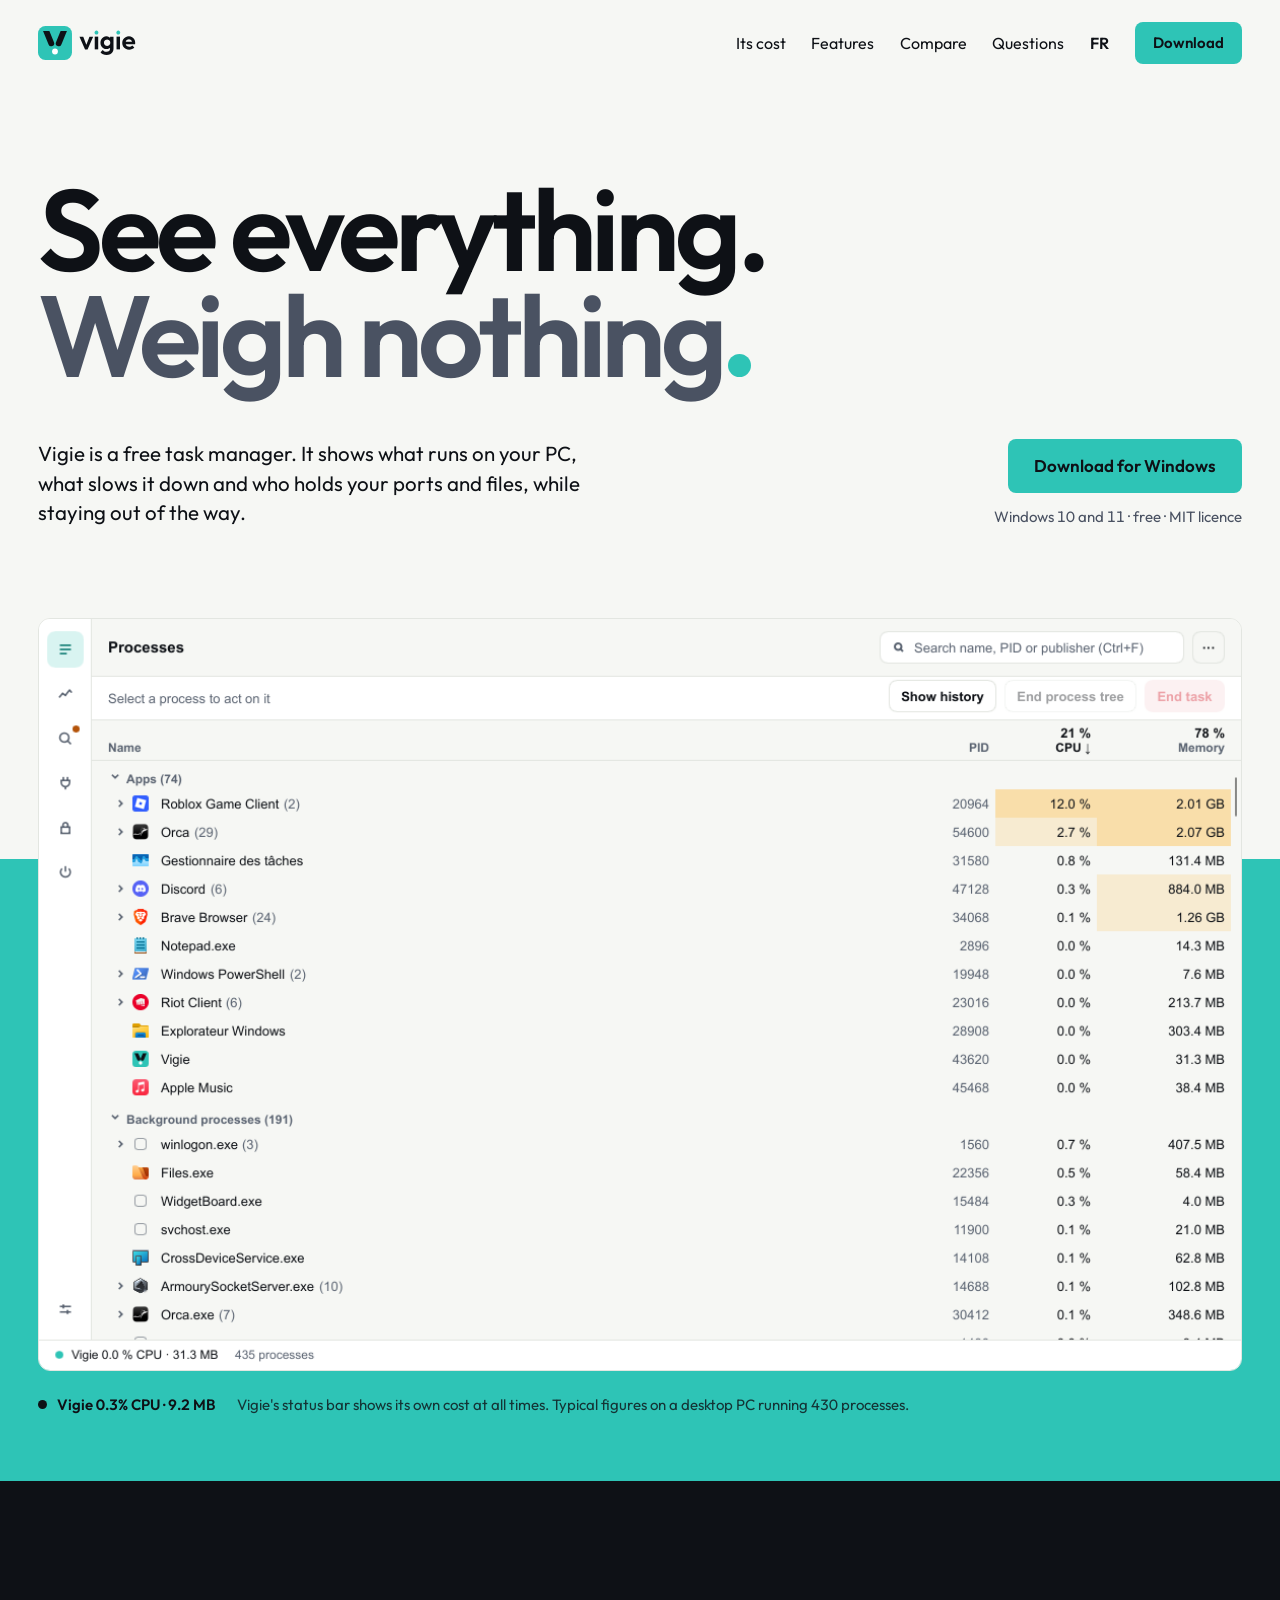
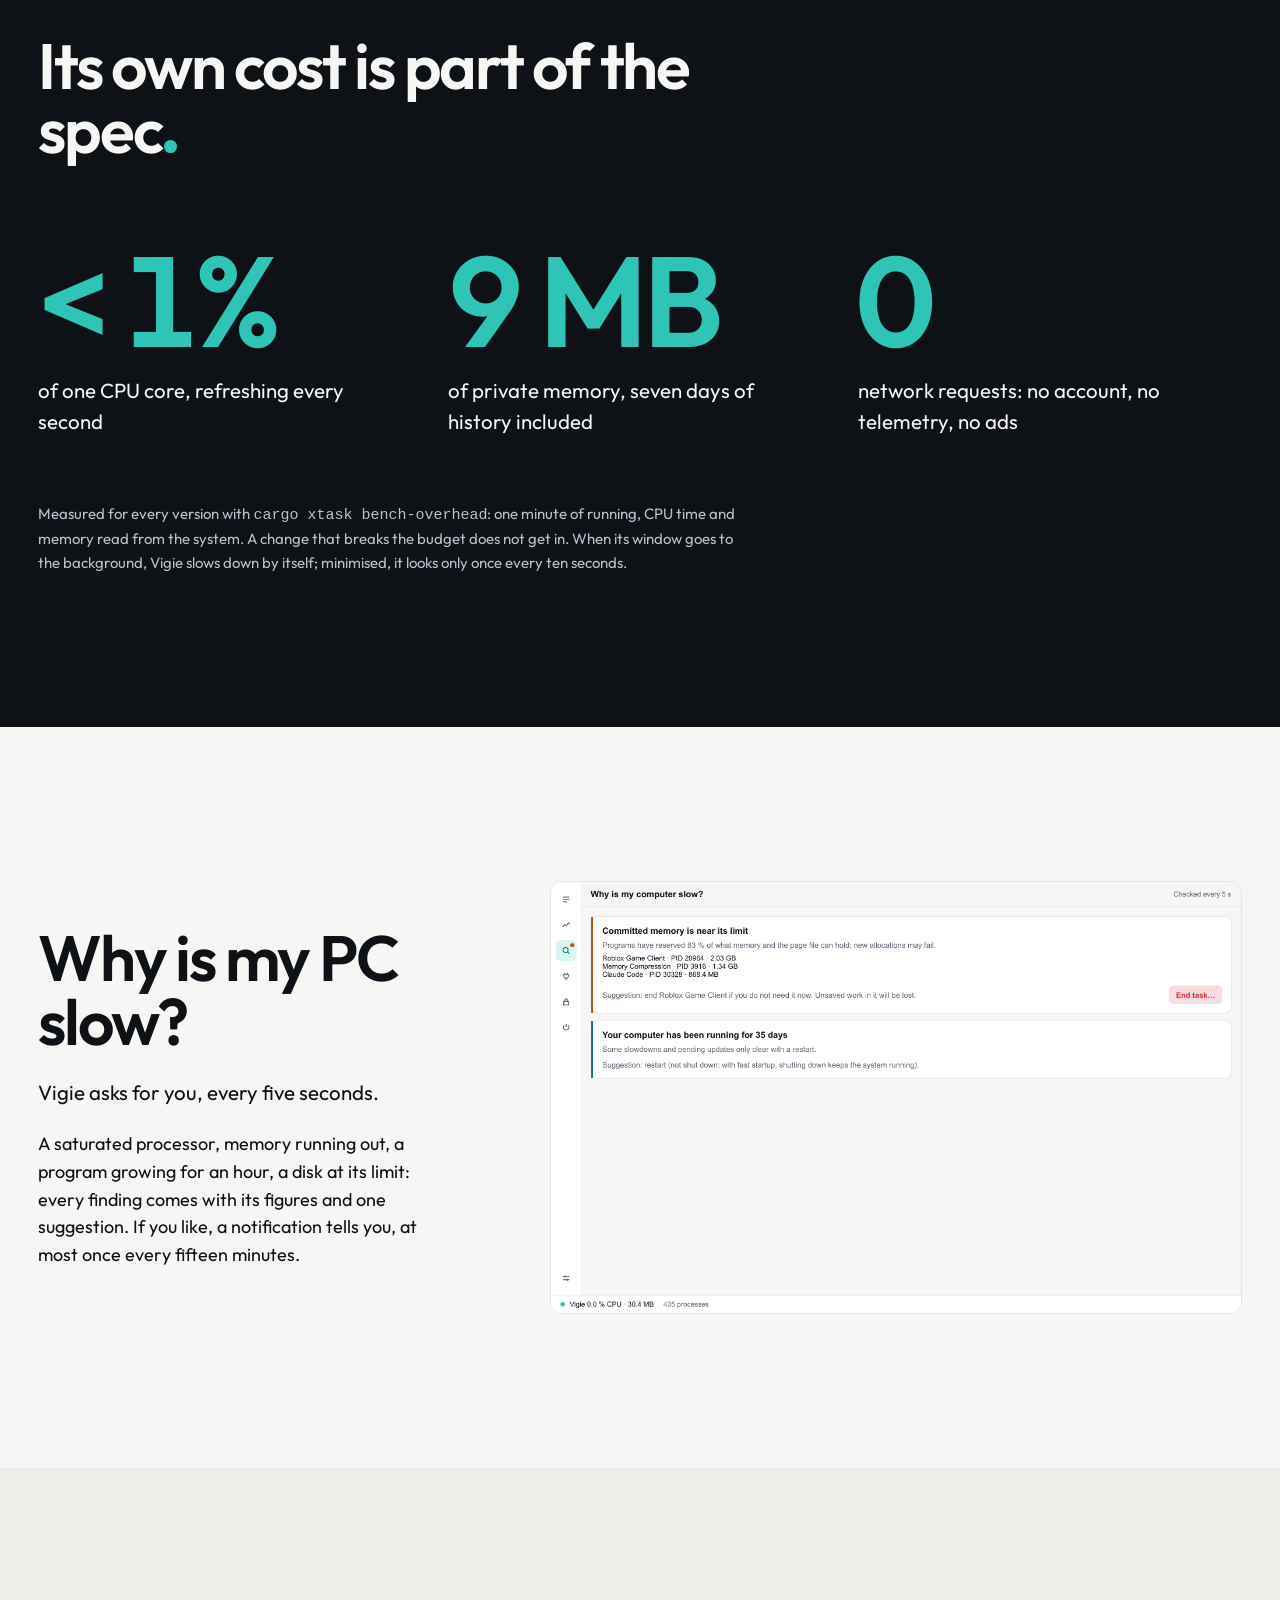
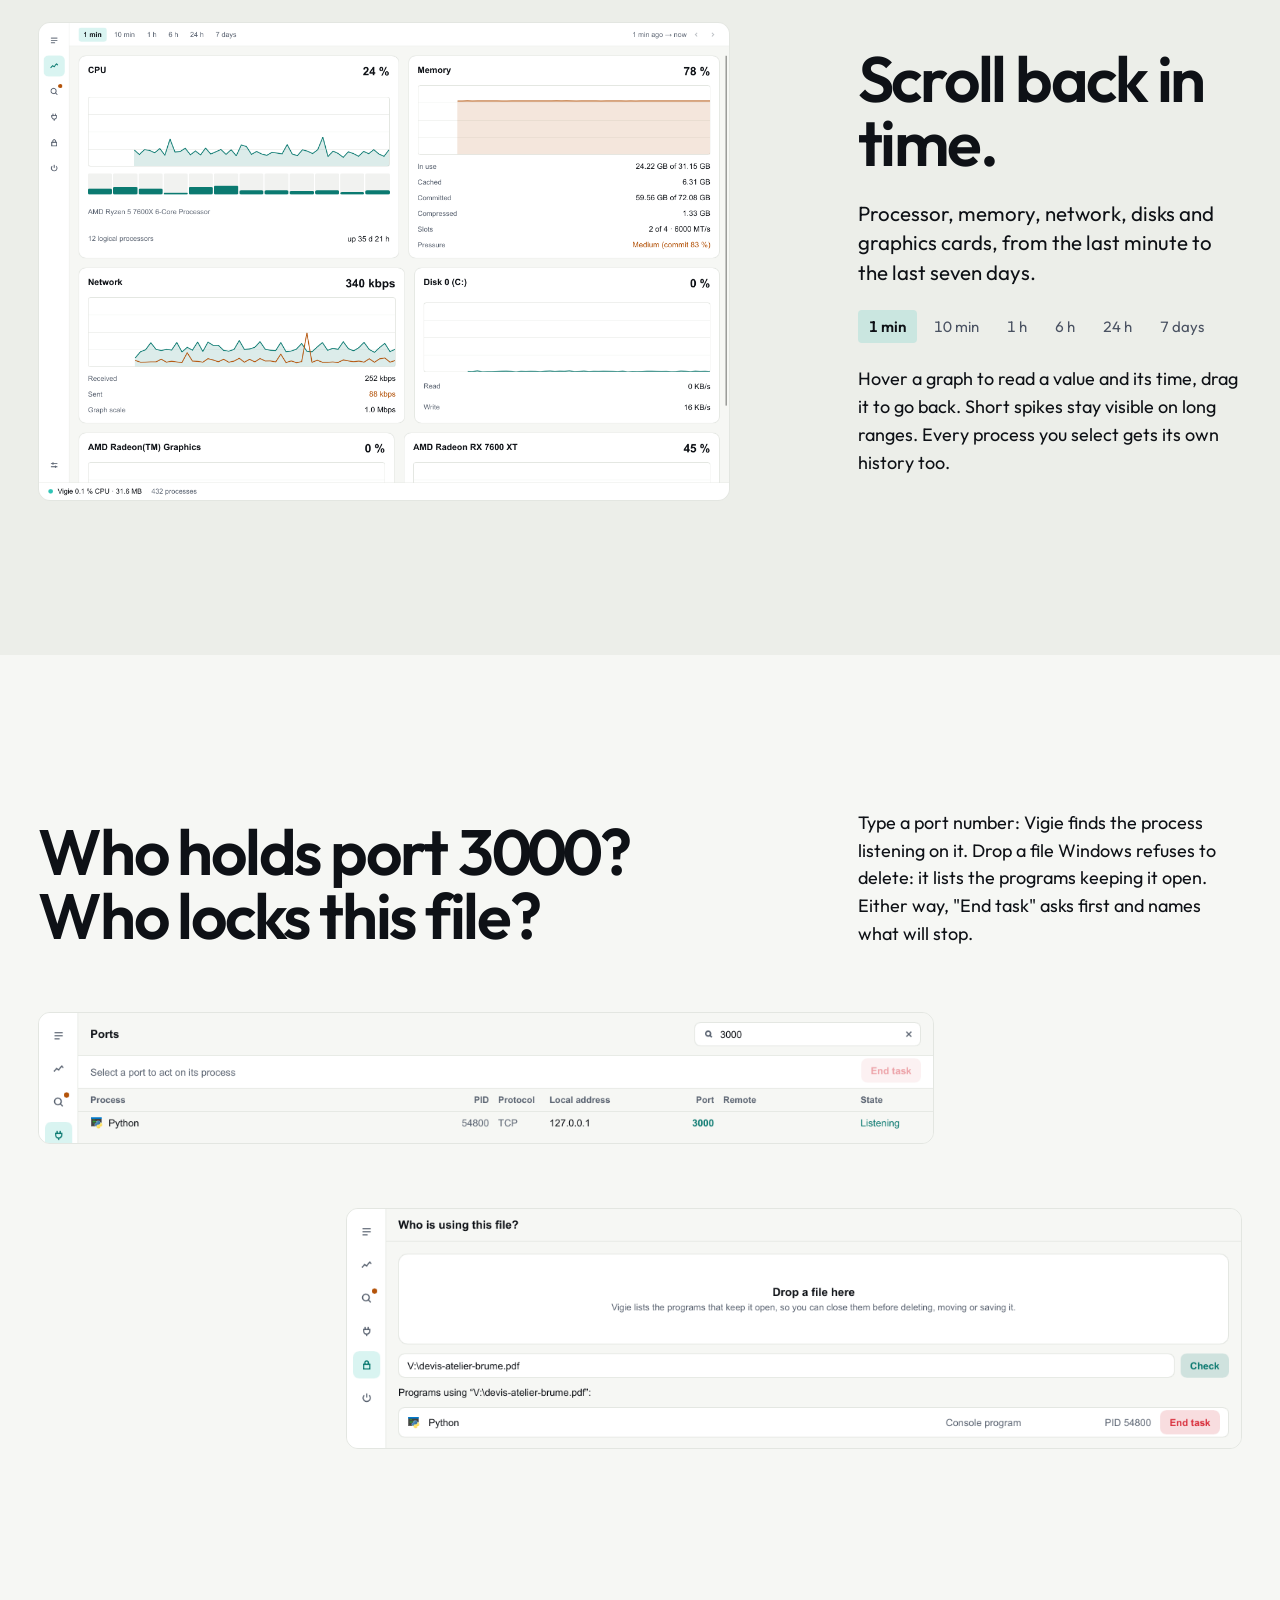
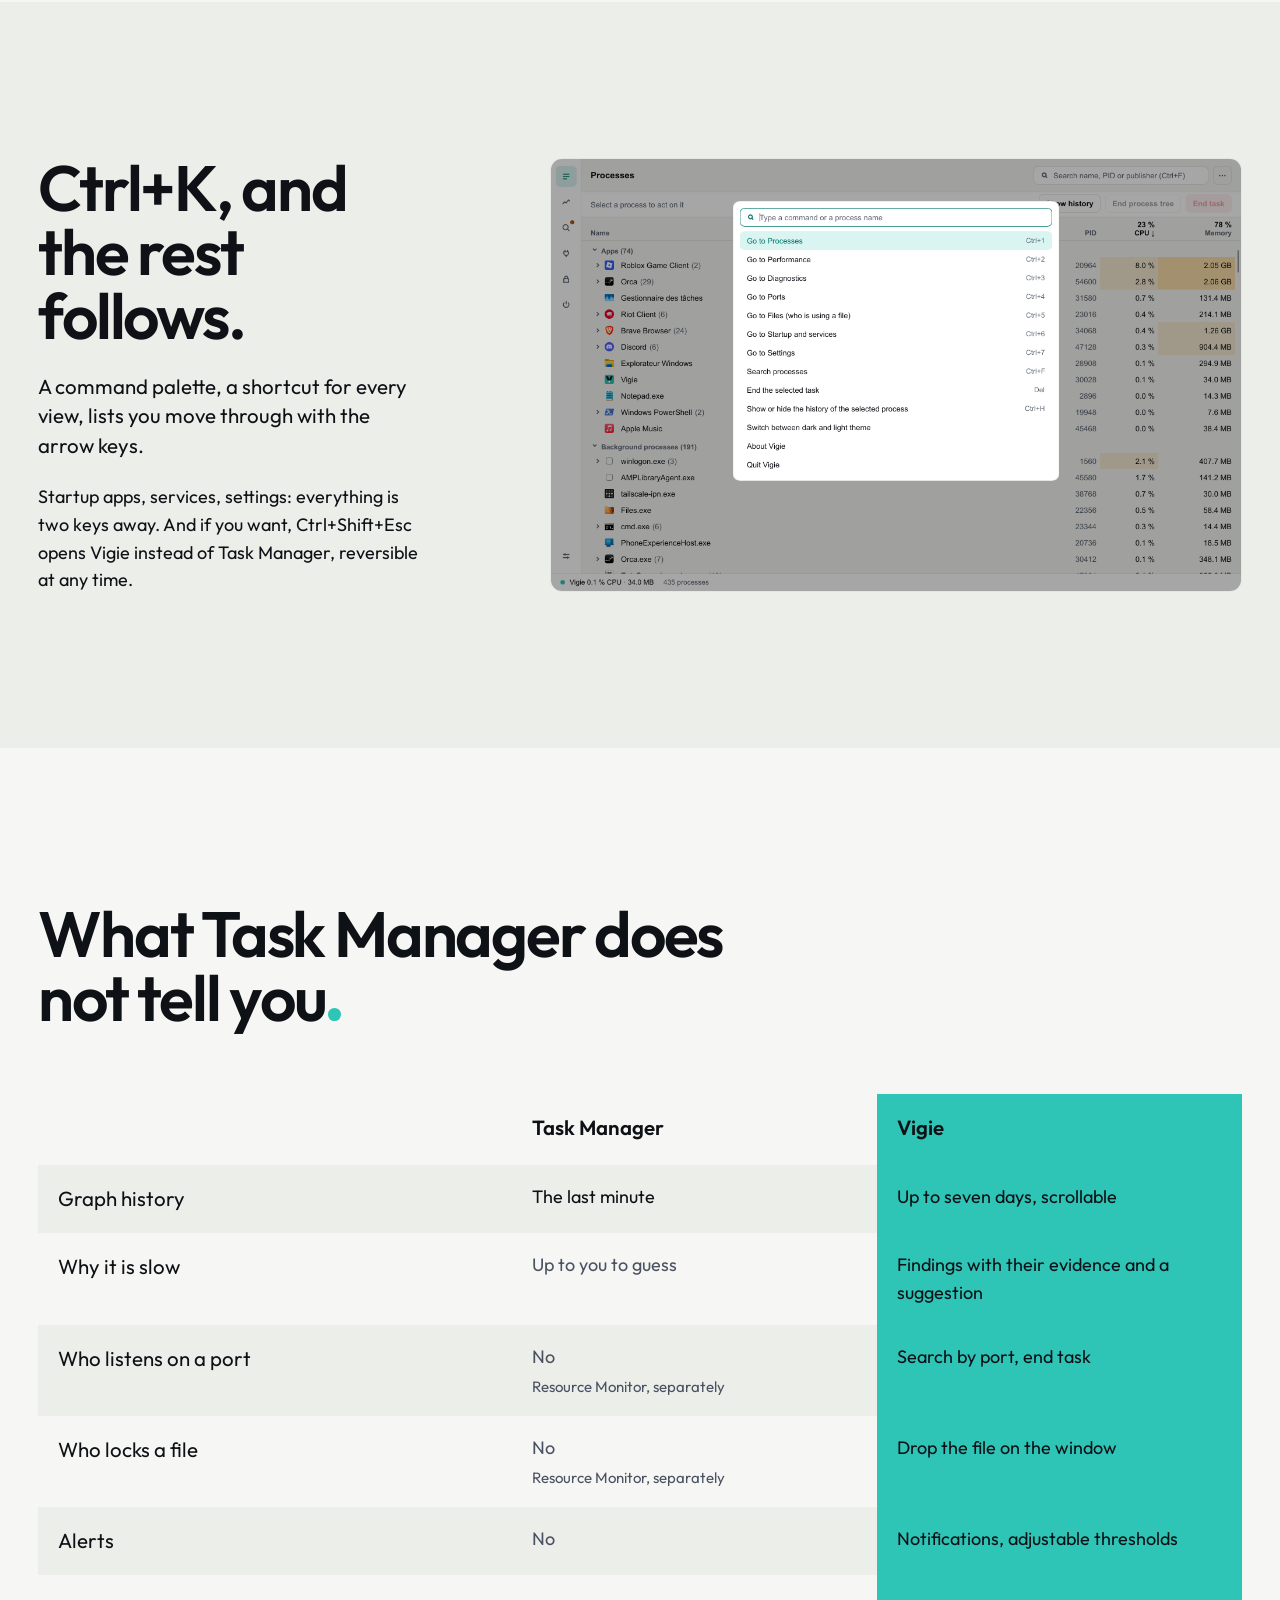
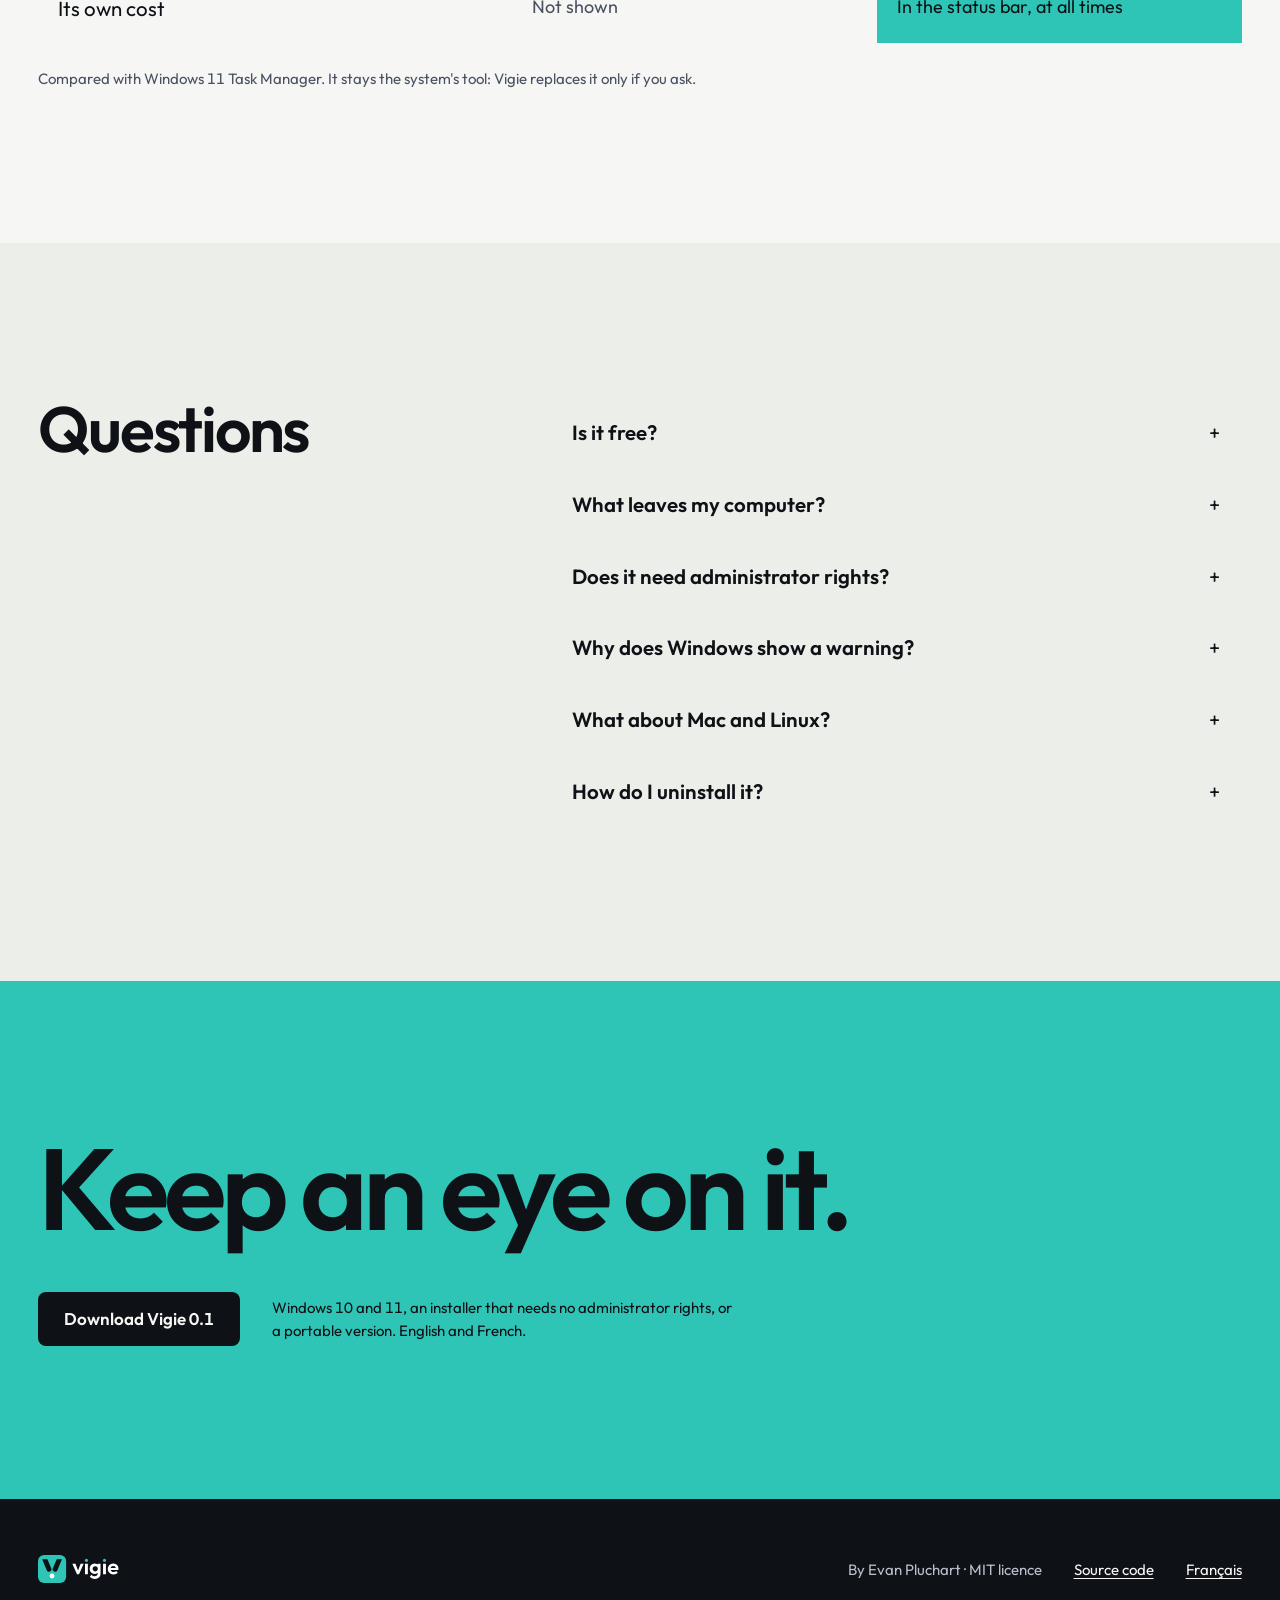
==== site/en/index.html @ bffcd3ec "feat(site): GitHub Pages landing page in French and English, in Vigie's art direction (site/DESIGN.m" ====
<!doctype html>
<html lang="en">
<head>
<meta charset="utf-8">
<meta name="viewport" content="width=device-width, initial-scale=1, viewport-fit=cover">
<title>Vigie — the task manager that weighs nothing</title>
<meta name="description" content="Vigie shows what runs on your PC, what slows it down and who holds your ports and files, for under 1% of a core and about ten megabytes. Free, no account, no telemetry.">
<meta name="author" content="Evan Pluchart">
<meta name="color-scheme" content="light">
<meta name="theme-color" content="#F6F7F4">
<link rel="canonical" href="https://evanpluchart.github.io/vigie/en/">
<link rel="alternate" hreflang="fr" href="https://evanpluchart.github.io/vigie/">
<link rel="alternate" hreflang="en" href="https://evanpluchart.github.io/vigie/en/">
<link rel="alternate" hreflang="x-default" href="https://evanpluchart.github.io/vigie/en/">
<meta property="og:type" content="website">
<meta property="og:locale" content="en_GB">
<meta property="og:title" content="Vigie — see everything, weigh nothing">
<meta property="og:description" content="The task manager that tells you what slows your PC down, for under 1% of a core.">
<meta property="og:url" content="https://evanpluchart.github.io/vigie/en/">
<meta property="og:image" content="https://evanpluchart.github.io/vigie/assets/og-en.png">
<meta property="og:image:width" content="1200">
<meta property="og:image:height" content="630">
<meta name="twitter:card" content="summary_large_image">
<link rel="icon" href="../favicon.png" type="image/png">
<link rel="icon" href="../icon.svg" type="image/svg+xml">
<link rel="apple-touch-icon" href="../apple-touch-icon.png">
<link rel="preload" href="../assets/fonts/outfit.woff2" as="font" type="font/woff2" crossorigin>
<link rel="stylesheet" href="../assets/style.css">
<script>document.documentElement.classList.add("js")</script>
</head>
<body>
<a class="skip" href="#content">Skip to content</a>

<header>
<div class="nav frame">
  <a class="nav-logo" href="./" aria-label="Vigie, home"><img src="../logo.svg" alt="Vigie" width="100" height="34"></a>
  <nav aria-label="Sections">
    <a href="#cost">Its cost</a>
    <a href="#features">Features</a>
    <a href="#compare">Compare</a>
    <a href="#questions">Questions</a>
  </nav>
  <a class="nav-lang" href="../" hreflang="fr" lang="fr" aria-label="Version française">FR</a>
  <a class="button button-small" href="#download">Download</a>
</div>
</header>

<main id="content">

  <section class="hero" aria-labelledby="title" style="padding-bottom:0">
    <div class="frame">
      <h1 id="title" class="rise">See everything.<br><span class="quiet">Weigh nothing</span><span class="eye" aria-hidden="true"></span></h1>
      <div class="hero-foot">
        <p class="hero-lead rise">Vigie is a free task manager. It shows what runs on your PC, what slows it down and who holds your ports and files, while staying out of the way.</p>
        <div class="hero-action rise">
          <a class="button" href="https://github.com/EvanPluchart/vigie/releases/latest">Download for Windows</a>
          <p class="note">Windows 10 and 11 · free · MIT licence</p>
        </div>
      </div>
    </div>
    <div class="hero-stage">
      <div class="frame">
        <figure class="hero-window">
          <img src="../assets/en/processes.png" alt="Vigie's Processes view: apps grouped with their icons, the machine's CPU and memory at the top of their columns, a command bar." width="1184" height="741">
        </figure>
        <p class="status" aria-label="Vigie's status bar">
          <span class="status-self"><span class="dot" aria-hidden="true"></span><span>Vigie <span data-cpu>0.3</span>% CPU · <span data-mem>9.2</span> MB</span></span>
          <span class="status-note">Vigie's status bar shows its own cost at all times. Typical figures on a desktop PC running 430 processes.</span>
        </p>
      </div>
    </div>
  </section>

  <section id="cost" class="field-ink" aria-labelledby="cost-title">
    <div class="frame">
      <h2 id="cost-title" class="head cost-head rise">Its own cost is part of the spec<span class="eye" aria-hidden="true"></span></h2>
      <div class="figures">
        <div class="figure rise"><strong>&lt;&nbsp;1%</strong><span>of one CPU core, refreshing every second</span></div>
        <div class="figure rise"><strong>9&nbsp;MB</strong><span>of private memory, seven days of history included</span></div>
        <div class="figure rise"><strong>0</strong><span>network requests: no account, no telemetry, no ads</span></div>
      </div>
      <p class="cost-note rise">Measured for every version with <code>cargo xtask bench-overhead</code>: one minute of running, CPU time and memory read from the system. A change that breaks the budget does not get in. When its window goes to the background, Vigie slows down by itself; minimised, it looks only once every ten seconds.</p>
    </div>
  </section>

  <section id="features" aria-labelledby="slow-title">
    <div class="frame row">
      <div class="text rise">
        <h2 id="slow-title" class="head">Why is my PC slow?</h2>
        <p class="lead">Vigie asks for you, every five seconds.</p>
        <p style="margin-top:22px">A saturated processor, memory running out, a program growing for an hour, a disk at its limit: every finding comes with its figures and one suggestion. If you like, a notification tells you, at most once every fifteen minutes.</p>
      </div>
      <figure class="shot rise">
        <img src="../assets/en/diagnostics.png" alt="The Diagnostics view: two findings, committed memory near its limit and a computer running for 35 days, each with its explanation and a suggestion." width="1184" height="741" loading="lazy">
      </figure>
    </div>
  </section>

  <section class="field-surface" aria-labelledby="time-title">
    <div class="frame row flip">
      <div class="text rise">
        <h2 id="time-title" class="head">Scroll back in time.</h2>
        <p class="lead">Processor, memory, network, disks and graphics cards, from the last minute to the last seven days.</p>
        <div class="chips" aria-hidden="true"><span class="on">1 min</span><span>10 min</span><span>1 h</span><span>6 h</span><span>24 h</span><span>7 days</span></div>
        <p style="margin-top:22px">Hover a graph to read a value and its time, drag it to go back. Short spikes stay visible on long ranges. Every process you select gets its own history too.</p>
      </div>
      <figure class="shot rise">
        <img src="../assets/en/performance.png" alt="The Performance view: processor with its cores, memory, network, disk and graphics cards, each with its graph over the last minute." width="1184" height="821" loading="lazy">
      </figure>
    </div>
  </section>

  <section aria-labelledby="dev-title">
    <div class="frame">
      <div class="pair-head">
        <h2 id="dev-title" class="head rise">Who holds port 3000? Who locks this file?</h2>
        <div class="text rise">
          <p>Type a port number: Vigie finds the process listening on it. Drop a file Windows refuses to delete: it lists the programs keeping it open. Either way, "End task" asks first and names what will stop.</p>
        </div>
      </div>
      <div class="pair">
        <figure class="shot rise">
          <img src="../assets/en/ports.png" alt="The Ports view, filtered on 3000: a Python process listens on 127.0.0.1, port 3000." width="1184" height="172" loading="lazy">
        </figure>
        <figure class="shot rise">
          <img src="../assets/en/files.png" alt="The Files view: devis-atelier-brume.pdf is held by a console program, with an End task button." width="1184" height="316" loading="lazy">
        </figure>
      </div>
    </div>
  </section>

  <section class="field-surface" aria-labelledby="keys-title">
    <div class="frame row">
      <div class="text rise">
        <h2 id="keys-title" class="head">Ctrl+K, and the rest follows.</h2>
        <p class="lead">A command palette, a shortcut for every view, lists you move through with the arrow keys.</p>
        <p style="margin-top:22px">Startup apps, services, settings: everything is two keys away. And if you want, Ctrl+Shift+Esc opens Vigie instead of Task Manager, reversible at any time.</p>
      </div>
      <figure class="shot rise">
        <img src="../assets/en/palette.png" alt="The command palette open over the process list: go to views, search, end a task, switch theme." width="1184" height="741" loading="lazy">
      </figure>
    </div>
  </section>

  <section id="compare" aria-labelledby="compare-title">
    <div class="frame">
      <h2 id="compare-title" class="head compare-head rise">What Task Manager does not tell you<span class="eye" aria-hidden="true"></span></h2>
      <div class="table rise" role="table" aria-label="Comparison with Windows Task Manager">
        <div class="th" role="columnheader"></div>
        <div class="th" role="columnheader">Task Manager</div>
        <div class="th vigie" role="columnheader">Vigie</div>

        <div class="rh odd" role="rowheader">Graph history</div>
        <div class="tm odd" data-label="Task Manager" role="cell">The last minute</div>
        <div class="vigie odd" data-label="Vigie" role="cell">Up to seven days, scrollable</div>

        <div class="rh" role="rowheader">Why it is slow</div>
        <div class="tm muted" data-label="Task Manager" role="cell">Up to you to guess</div>
        <div class="vigie" data-label="Vigie" role="cell">Findings with their evidence and a suggestion</div>

        <div class="rh odd" role="rowheader">Who listens on a port</div>
        <div class="tm odd muted" data-label="Task Manager" role="cell">No<small>Resource Monitor, separately</small></div>
        <div class="vigie odd" data-label="Vigie" role="cell">Search by port, end task</div>

        <div class="rh" role="rowheader">Who locks a file</div>
        <div class="tm muted" data-label="Task Manager" role="cell">No<small>Resource Monitor, separately</small></div>
        <div class="vigie" data-label="Vigie" role="cell">Drop the file on the window</div>

        <div class="rh odd" role="rowheader">Alerts</div>
        <div class="tm odd muted" data-label="Task Manager" role="cell">No</div>
        <div class="vigie odd" data-label="Vigie" role="cell">Notifications, adjustable thresholds</div>

        <div class="rh" role="rowheader">Its own cost</div>
        <div class="tm muted" data-label="Task Manager" role="cell">Not shown</div>
        <div class="vigie" data-label="Vigie" role="cell">In the status bar, at all times</div>
      </div>
      <p class="note rise" style="margin-top:24px">Compared with Windows 11 Task Manager. It stays the system's tool: Vigie replaces it only if you ask.</p>
    </div>
  </section>

  <section id="questions" class="field-surface" aria-labelledby="questions-title">
    <div class="frame faq">
      <h2 id="questions-title" class="head rise">Questions</h2>
      <div class="faq-list rise">
        <details>
          <summary>Is it free?</summary>
          <p>Yes, with nothing in return. Vigie is open source under the MIT licence, written in Rust.</p>
        </details>
        <details>
          <summary>What leaves my computer?</summary>
          <p>Nothing. Vigie makes no network request: no account, no telemetry, no silent update. Its settings stay in a text file on your PC.</p>
        </details>
        <details>
          <summary>Does it need administrator rights?</summary>
          <p>No. Vigie installs for your account only. Only stopping a system service and replacing Task Manager ask for an administrator confirmation, when you do them.</p>
        </details>
        <details>
          <summary>Why does Windows show a warning?</summary>
          <p>This first version is not signed yet, so Windows SmartScreen warns on the first launch: "More info", then "Run anyway".</p>
        </details>
        <details>
          <summary>What about Mac and Linux?</summary>
          <p>Vigie already builds there and shows processes. Performance, diagnostics, ports and the rest come next: everything is built on Windows first.</p>
        </details>
        <details>
          <summary>How do I uninstall it?</summary>
          <p>From Settings, Apps, like any program. If it replaced Task Manager, uninstalling gives Task Manager its place back first. Your settings stay in <code>%APPDATA%\Vigie</code>, just in case.</p>
        </details>
      </div>
    </div>
  </section>

  <section id="download" class="field-lagoon download" aria-labelledby="download-title">
    <div class="frame">
      <h2 id="download-title" class="head rise">Keep an eye on it.</h2>
      <div class="download-foot rise">
        <a class="button button-ink" href="https://github.com/EvanPluchart/vigie/releases/latest">Download Vigie 0.1</a>
        <p class="note">Windows 10 and 11, an installer that needs no administrator rights, or a portable version. English and French.</p>
      </div>
    </div>
  </section>

</main>

<footer>
  <div class="frame">
    <img src="../logo-reversed.svg" alt="Vigie" width="82" height="28">
    <span>By Evan Pluchart · MIT licence</span>
    <a href="https://github.com/EvanPluchart/vigie">Source code</a>
    <a href="../" hreflang="fr" lang="fr">Français</a>
  </div>
</footer>

<script src="../assets/main.js" defer></script>
</body>
</html>
---- site/assets/style.css ----
/* Vigie landing page. Design system: ../DESIGN.md. Brand: ../../docs/BRAND.md. */

@font-face {
  font-family: "Outfit";
  src: url("fonts/outfit.woff2") format("woff2");
  font-weight: 400 700;
  font-style: normal;
  font-display: swap;
}

:root {
  color-scheme: light;
  --paper: #F6F7F4;
  --surface: #ECEEE9;
  --line: #E3E6E1;
  --ink: #0E1116;
  --muted: #4A5262;
  --lagoon: #2EC4B6;
  --deep: #0B7A71;

  --t-display: clamp(52px, 9vw, 152px);
  --t-head: clamp(36px, 5vw, 76px);
  --t-figure: clamp(64px, 10vw, 168px);
  --t-lead: clamp(20px, 1.6vw, 25px);
  --t-body: 18px;
  --t-small: 15px;

  --margin: clamp(16px, 3vw, 40px);
  --gap: clamp(16px, 2vw, 28px);
  --section: clamp(96px, 12vw, 180px);
}

*, *::before, *::after { box-sizing: border-box; }

html { -webkit-text-size-adjust: 100%; scroll-behavior: smooth; }

body {
  margin: 0;
  background: var(--paper);
  color: var(--ink);
  font: 400 var(--t-body)/1.55 "Outfit", "Segoe UI", system-ui, sans-serif;
  font-variant-numeric: tabular-nums;
  text-rendering: optimizeLegibility;
}

img { display: block; max-width: 100%; height: auto; }
a { color: var(--deep); text-underline-offset: 0.18em; }
p { margin: 0; }

.frame { width: 100%; max-width: 1440px; margin: 0 auto; padding: 0 var(--margin); }

.skip {
  position: absolute; left: var(--margin); top: -60px; z-index: 10;
  background: var(--ink); color: var(--paper); padding: 10px 14px; border-radius: 8px;
}
.skip:focus { top: 12px; }

:focus-visible { outline: 3px solid var(--ink); outline-offset: 3px; }

/* The eye: the lagoon dot that marks where Vigie reports on itself. */
.eye {
  display: inline-block;
  width: 0.2em; height: 0.2em;
  margin-left: 0.04em;
  border-radius: 50%;
  background: var(--lagoon);
  vertical-align: baseline;
}

/* ---------- Buttons ---------- */

.button {
  display: inline-flex; align-items: center; justify-content: center;
  min-height: 54px; padding: 0 26px;
  border-radius: 8px;
  background: var(--lagoon); color: var(--ink);
  font-weight: 600; font-size: 17px; text-decoration: none;
  transition: background-color 160ms ease-out, color 160ms ease-out, transform 120ms ease-out;
}
.button:hover { background: var(--ink); color: var(--lagoon); }
.button:active { transform: scale(0.97); }
.button-small { min-height: 42px; padding: 0 18px; font-size: 15px; }
.button-ink { background: var(--ink); color: var(--paper); }
.button-ink:hover { background: var(--paper); color: var(--ink); }

/* ---------- Navigation ---------- */

.nav {
  display: flex; align-items: center; gap: clamp(14px, 2vw, 28px);
  padding-top: 22px; padding-bottom: 22px;
}
.nav-logo { margin-right: auto; display: block; }
.nav-logo img { height: 34px; width: auto; }
.nav nav { display: flex; gap: clamp(14px, 2vw, 28px); }
.nav a:not(.button) { color: var(--ink); text-decoration: none; font-size: 16px; }
.nav a:not(.button):hover { text-decoration: underline; }
.nav-lang { font-weight: 600; }

/* ---------- Hero ---------- */

.hero { padding-top: clamp(40px, 7vw, 110px); }

.hero h1 {
  margin: 0;
  font-size: var(--t-display); font-weight: 600;
  line-height: 0.92; letter-spacing: -0.045em;
}
.hero h1 .quiet { color: var(--muted); }

.hero-foot {
  display: grid; grid-template-columns: repeat(12, 1fr); gap: var(--gap);
  margin-top: clamp(28px, 4vw, 56px); align-items: end;
}
.hero-lead { grid-column: 1 / span 6; font-size: var(--t-lead); line-height: 1.45; max-width: 34em; }
.hero-action { grid-column: 8 / span 5; justify-self: end; text-align: right; }
.hero-action .note { margin-top: 12px; }

.note { color: var(--muted); font-size: var(--t-small); }

.hero-stage { margin-top: clamp(48px, 7vw, 104px); position: relative; }
.hero-stage::before {
  /* The lagoon band: the brand's tile colour behind the lower part of the window. */
  content: ""; position: absolute; left: 0; right: 0; top: 28%; bottom: 0;
  background: var(--lagoon);
}
.hero-window { position: relative; margin: 0; }
.hero-window img { border-radius: 12px; border: 1px solid var(--line); width: 100%; }

/* The app's status bar, redrawn: what Vigie costs, live. */
.status {
  position: relative;
  display: flex; flex-wrap: wrap; align-items: center; gap: 10px 22px;
  padding: 22px 0 clamp(36px, 5vw, 64px);
  font-size: var(--t-small); color: var(--ink);
}
.status-self { display: inline-flex; align-items: center; gap: 10px; font-weight: 600; }
.status-self .dot { width: 9px; height: 9px; border-radius: 50%; background: var(--ink); }
.status-note { color: var(--ink); opacity: 0.8; }

/* ---------- Sections ---------- */

section { padding: var(--section) 0; }
.field-ink { background: var(--ink); color: var(--paper); }
.field-surface { background: var(--surface); }
.field-lagoon { background: var(--lagoon); color: var(--ink); }

.head {
  margin: 0; max-width: 16ch;
  font-size: var(--t-head); font-weight: 600;
  line-height: 1.0; letter-spacing: -0.035em;
}
.lead { font-size: var(--t-lead); line-height: 1.45; margin-top: 22px; max-width: 32em; }
.text p + p { margin-top: 16px; }
.text p { max-width: 58ch; }

/* Cost figures on Ink: lagoon is legible here (8.7:1). */
.cost-head { color: var(--paper); max-width: 18ch; }
.figures {
  display: grid; grid-template-columns: repeat(3, 1fr); gap: var(--gap);
  margin-top: clamp(48px, 6vw, 88px);
}
.figure strong {
  display: block; color: var(--lagoon);
  font-size: var(--t-figure); font-weight: 600; line-height: 0.95; letter-spacing: -0.04em;
}
.figure span { display: block; margin-top: 14px; font-size: var(--t-lead); max-width: 16em; }
.cost-note { margin-top: clamp(40px, 5vw, 64px); color: #B9C0CC; font-size: var(--t-small); max-width: 70ch; }
.cost-note a { color: var(--lagoon); }

/* Feature rows: text and image, alternating sides. */
.row {
  display: grid; grid-template-columns: repeat(12, 1fr); gap: var(--gap); align-items: center;
}
.row .text { grid-column: 1 / span 4; }
.row .shot { grid-column: 6 / span 7; }
.row.flip .text { grid-column: 9 / span 4; order: 2; }
.row.flip .shot { grid-column: 1 / span 7; order: 1; }
.text .head { margin-bottom: 24px; }

.shot { margin: 0; }
.shot img { border-radius: 12px; border: 1px solid var(--line); width: 100%; }
.shot figcaption { margin-top: 12px; color: var(--muted); font-size: var(--t-small); }

.pair {
  display: grid; grid-template-columns: repeat(12, 1fr); gap: var(--gap);
  margin-top: clamp(40px, 5vw, 72px); align-items: start;
}
/* Two close-ups, offset one under the other. */
.pair .shot:first-child { grid-column: 1 / span 9; }
.pair .shot:last-child { grid-column: 4 / span 9; margin-top: clamp(24px, 3vw, 48px); }
.pair-head { display: grid; grid-template-columns: repeat(12, 1fr); gap: var(--gap); align-items: end; }
.pair-head .head { grid-column: 1 / span 7; max-width: 20ch; }
.pair-head .text { grid-column: 9 / span 4; }

/* The app's range bar, redrawn as text. */
.chips { display: flex; flex-wrap: wrap; gap: 6px; margin-top: 22px; }
.chips span {
  padding: 5px 11px; border-radius: 4px; font-size: var(--t-small); color: var(--muted);
}
.chips span.on { background: rgba(46, 196, 182, 0.18); color: var(--ink); font-weight: 600; }

/* ---------- Comparison ---------- */

.compare-head { max-width: 18ch; }
.table {
  margin-top: clamp(40px, 5vw, 72px);
  display: grid; grid-template-columns: 1.3fr 1fr 1fr;
}
.table > div { padding: 18px 20px; }
.table .th { font-weight: 600; font-size: var(--t-lead); padding-bottom: 22px; }
.table .rh { font-size: var(--t-lead); }
.table .vigie { background: var(--lagoon); color: var(--ink); }
.table .odd:not(.vigie) { background: var(--surface); }
.table .muted { color: var(--muted); }
.table small { display: block; color: var(--muted); font-size: var(--t-small); margin-top: 4px; }
.table .vigie small { color: var(--ink); opacity: 0.8; }

/* ---------- Questions ---------- */

.faq { display: grid; grid-template-columns: repeat(12, 1fr); gap: var(--gap); }
.faq .head { grid-column: 1 / span 4; }
.faq-list { grid-column: 6 / span 7; }
details { border-radius: 12px; padding: 20px 22px; }
details[open] { background: var(--surface); }
summary { cursor: pointer; font-size: var(--t-lead); font-weight: 600; list-style: none; }
summary::-webkit-details-marker { display: none; }
summary::after { content: "+"; float: right; font-weight: 400; }
details[open] summary::after { content: "–"; }
details p { margin-top: 12px; max-width: 58ch; }

/* ---------- Download ---------- */

.download { text-align: left; }
.download .head { max-width: 14ch; font-size: var(--t-display); line-height: 0.92; letter-spacing: -0.045em; }
.download-foot { margin-top: clamp(32px, 4vw, 56px); display: flex; flex-wrap: wrap; gap: 18px 32px; align-items: center; }
.download-foot .note { color: var(--ink); max-width: 46ch; }

/* ---------- Footer ---------- */

footer { background: var(--ink); color: #B9C0CC; padding: 56px 0 64px; font-size: var(--t-small); }
footer .frame { display: flex; flex-wrap: wrap; gap: 14px 32px; align-items: center; }
footer img { height: 28px; width: auto; margin-right: auto; }
footer a { color: var(--paper); }

/* ---------- Motion ---------- */

.js .rise { opacity: 0; transform: translateY(20px); transition: opacity 700ms ease-out, transform 700ms cubic-bezier(0.2, 0.7, 0.2, 1); }
.js .rise.seen { opacity: 1; transform: none; }
.js .hero-window { transform: translateY(40px); opacity: 0; transition: transform 1100ms cubic-bezier(0.2, 0.7, 0.2, 1), opacity 900ms ease-out; }
.js .hero-window.seen { transform: none; opacity: 1; }
.hero h1 .eye { animation: blink 3.2s ease-in-out 1.2s 1 both; }
@keyframes blink {
  0%, 100% { transform: scaleY(1); }
  48% { transform: scaleY(1); }
  52% { transform: scaleY(0.1); }
  56% { transform: scaleY(1); }
}

@media (prefers-reduced-motion: reduce) {
  html { scroll-behavior: auto; }
  .js .rise, .js .hero-window { opacity: 1; transform: none; transition: none; }
  .hero h1 .eye { animation: none; }
}

/* ---------- Responsive ---------- */

@media (max-width: 900px) {
  .nav nav { display: none; }
  .hero-lead, .hero-action { grid-column: 1 / -1; justify-self: start; text-align: left; }
  .row .text, .row .shot, .row.flip .text, .row.flip .shot { grid-column: 1 / -1; order: 0; }
  .row .text { margin-bottom: 32px; }
  .pair-head .head, .pair-head .text, .pair .shot:first-child, .pair .shot:last-child { grid-column: 1 / -1; margin-top: 0; }
  .pair-head .text { margin-top: 20px; }
  .figures { grid-template-columns: 1fr; }
  .faq .head, .faq-list { grid-column: 1 / -1; }
}

@media (max-width: 600px) {
  .hero-stage::before { top: 40%; }
  .table { grid-template-columns: 1fr; }
  .table .th { display: none; }
  .table .rh { padding-bottom: 6px; font-weight: 600; background: none !important; }
  .table > div:not(.rh):not(.th) { padding-top: 10px; padding-bottom: 10px; }
  .table .tm::before { content: attr(data-label) " : "; color: var(--muted); }
  .table .vigie::before { content: attr(data-label) " : "; font-weight: 600; }
  .table .odd:not(.vigie) { background: none; }
}
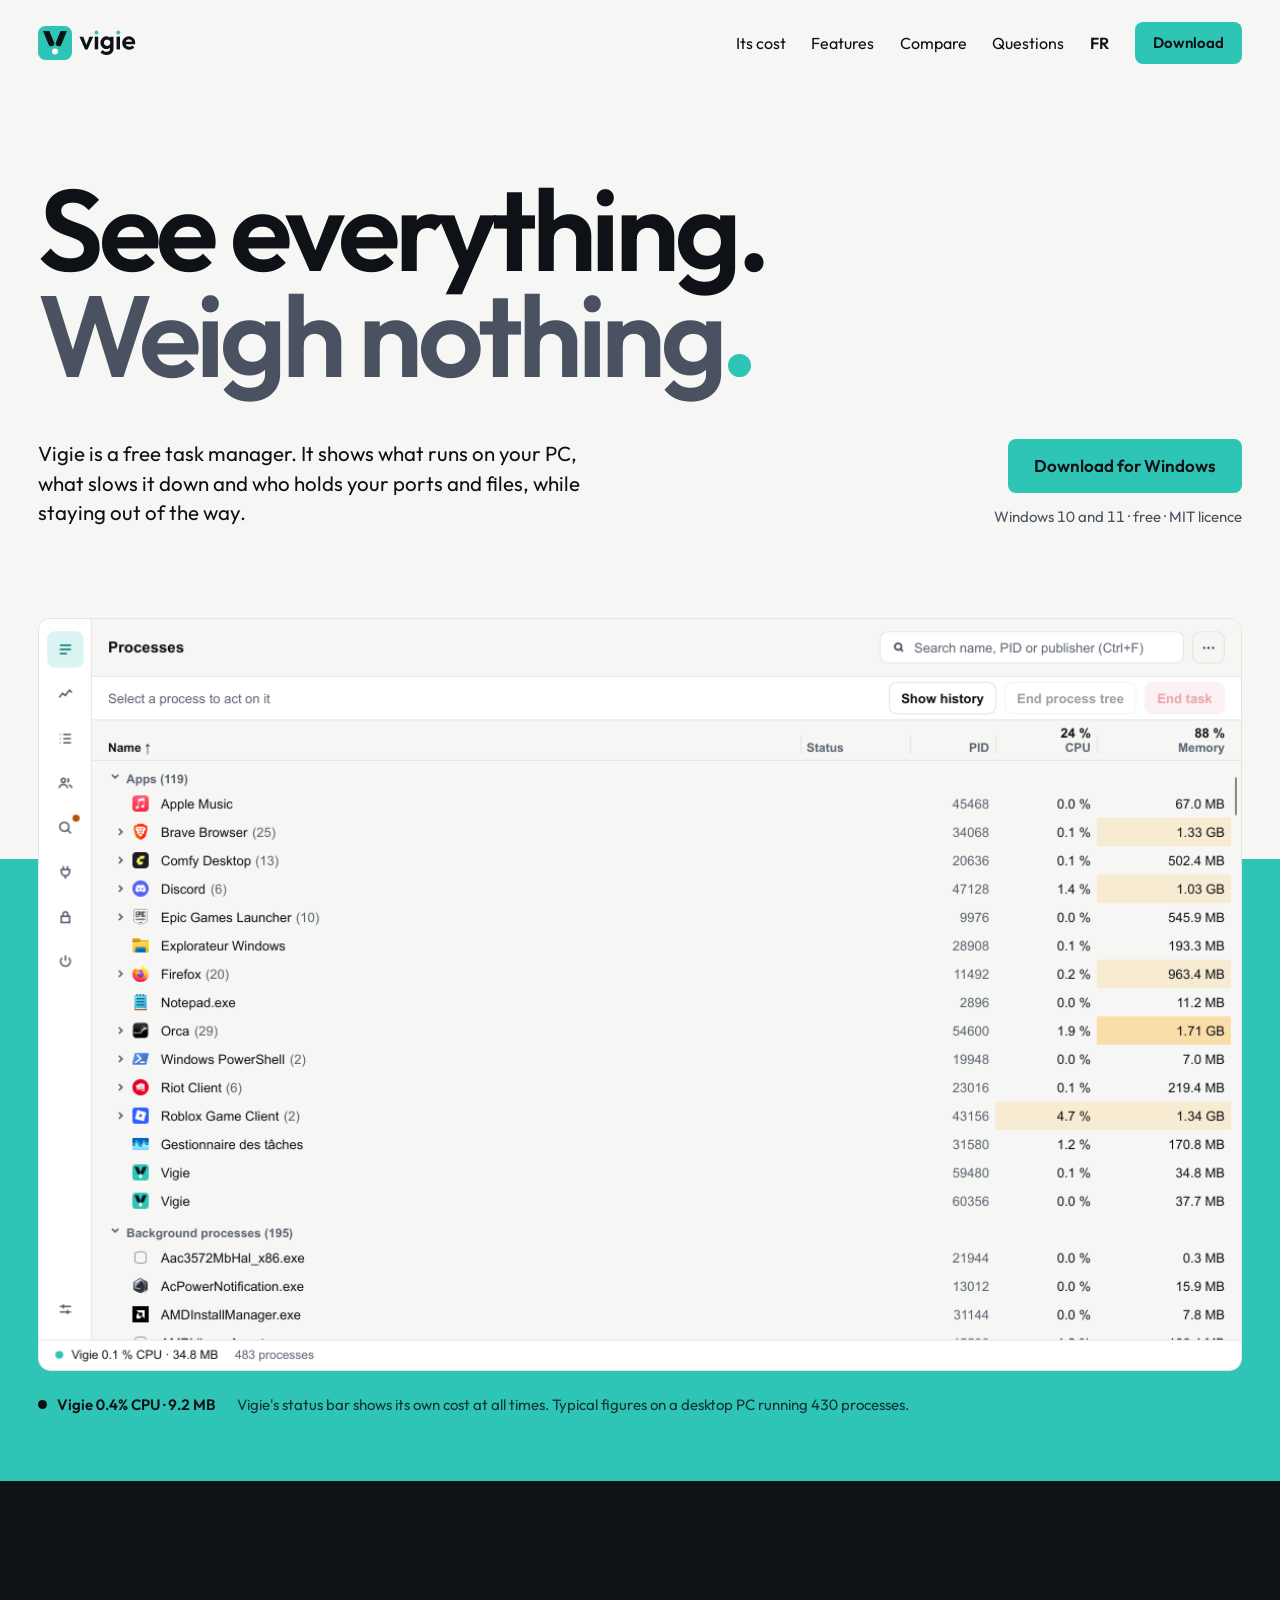
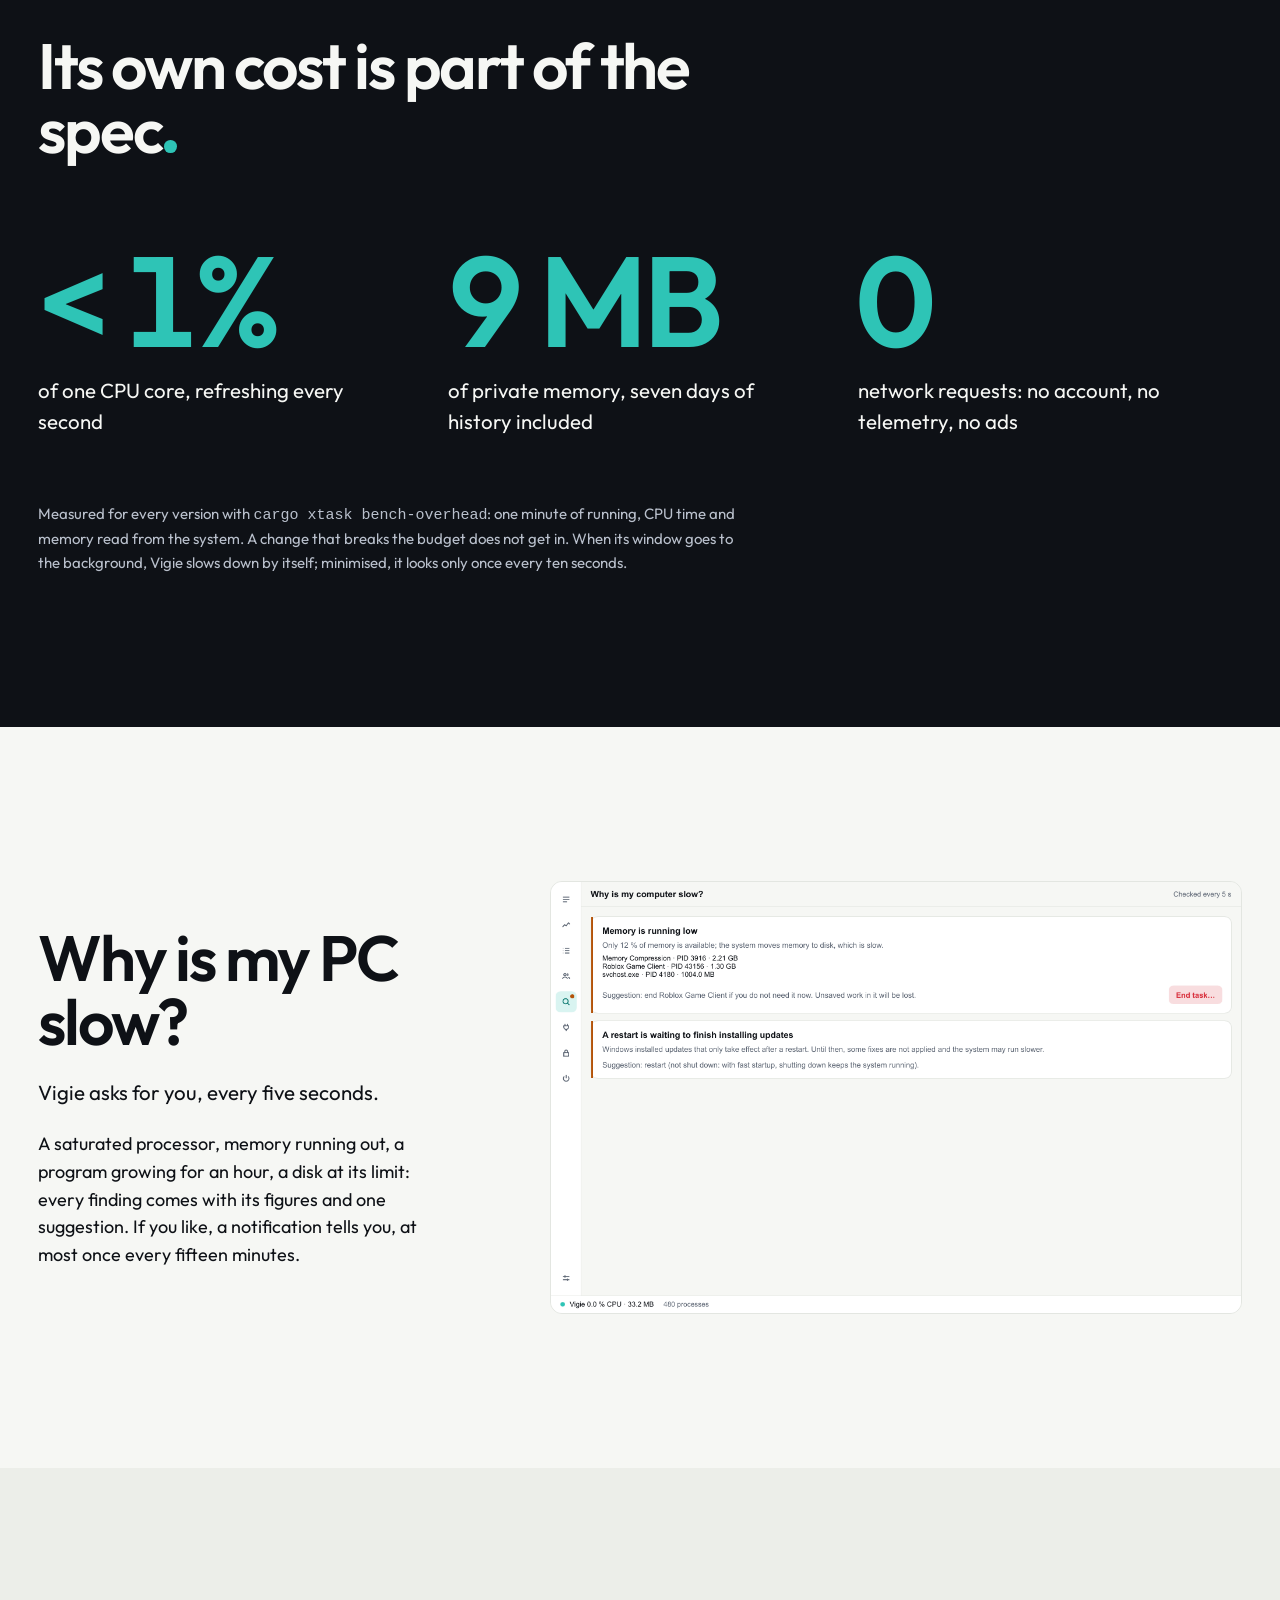
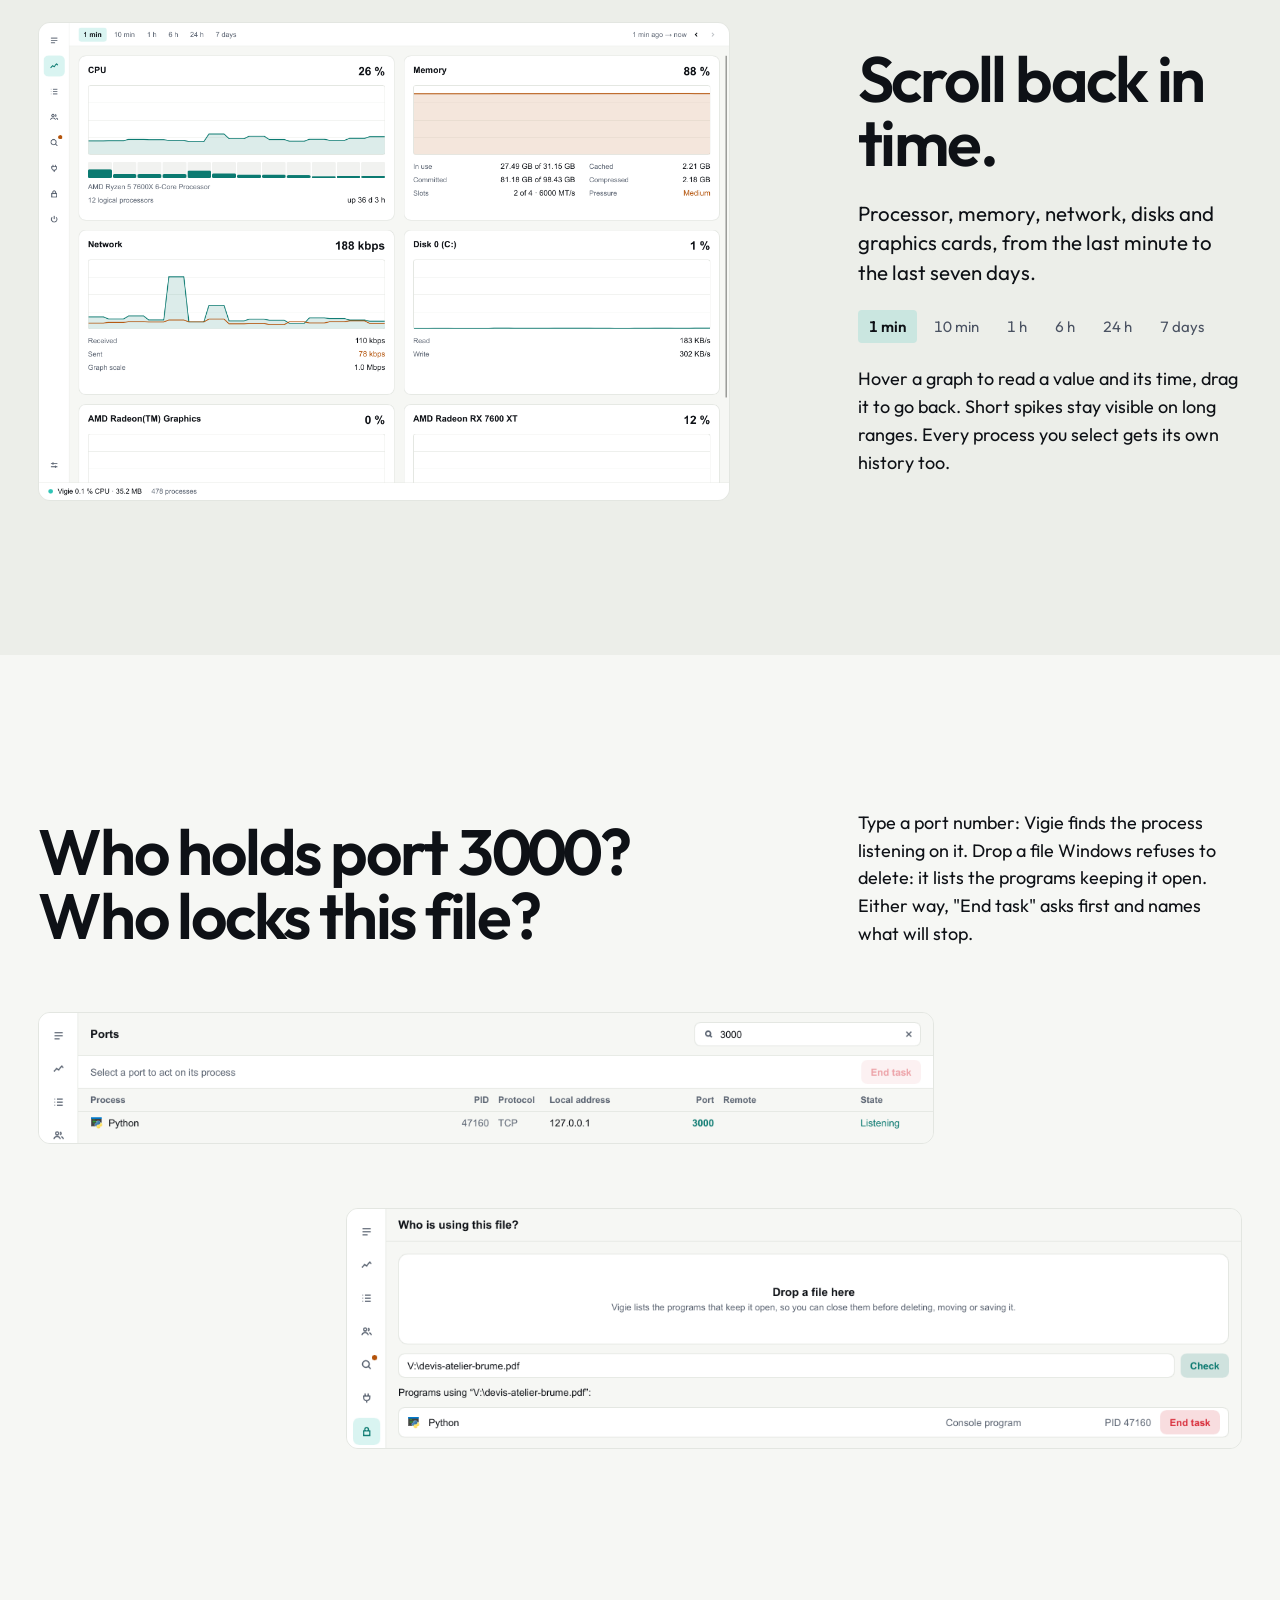
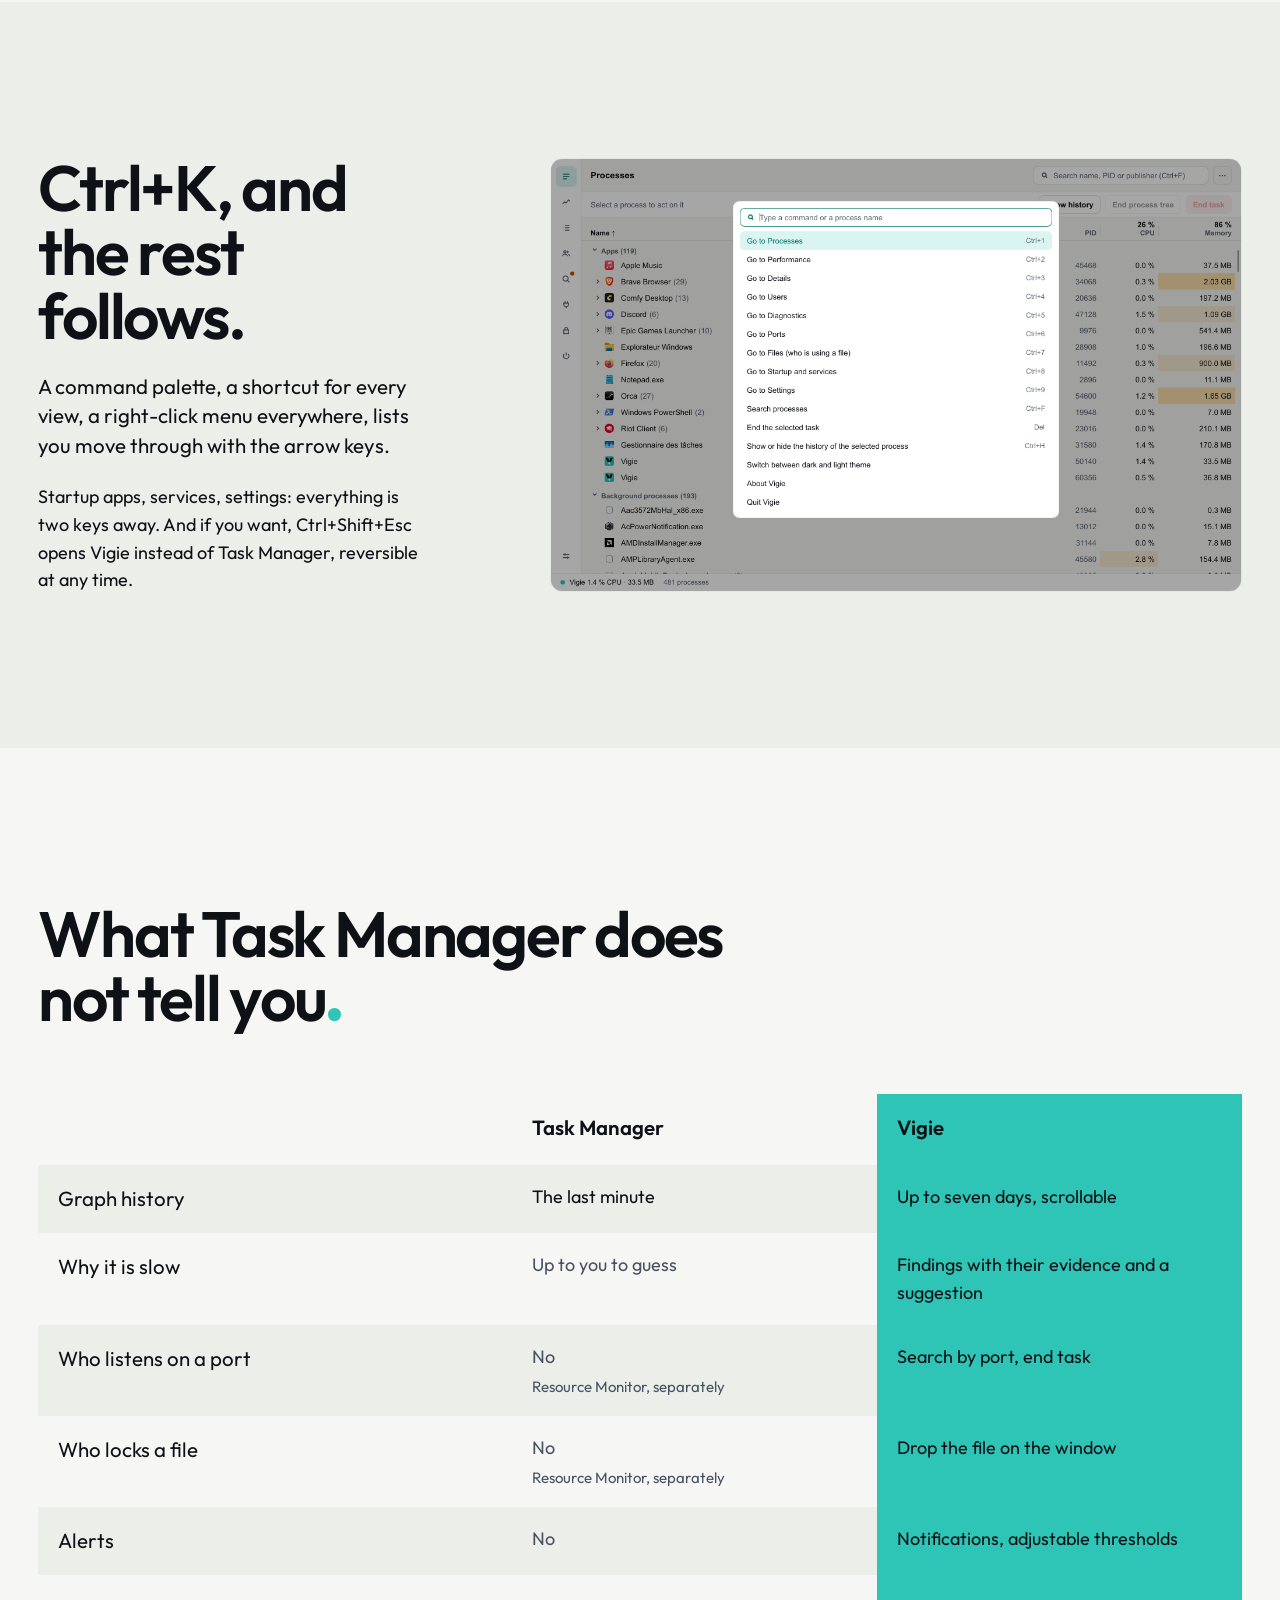
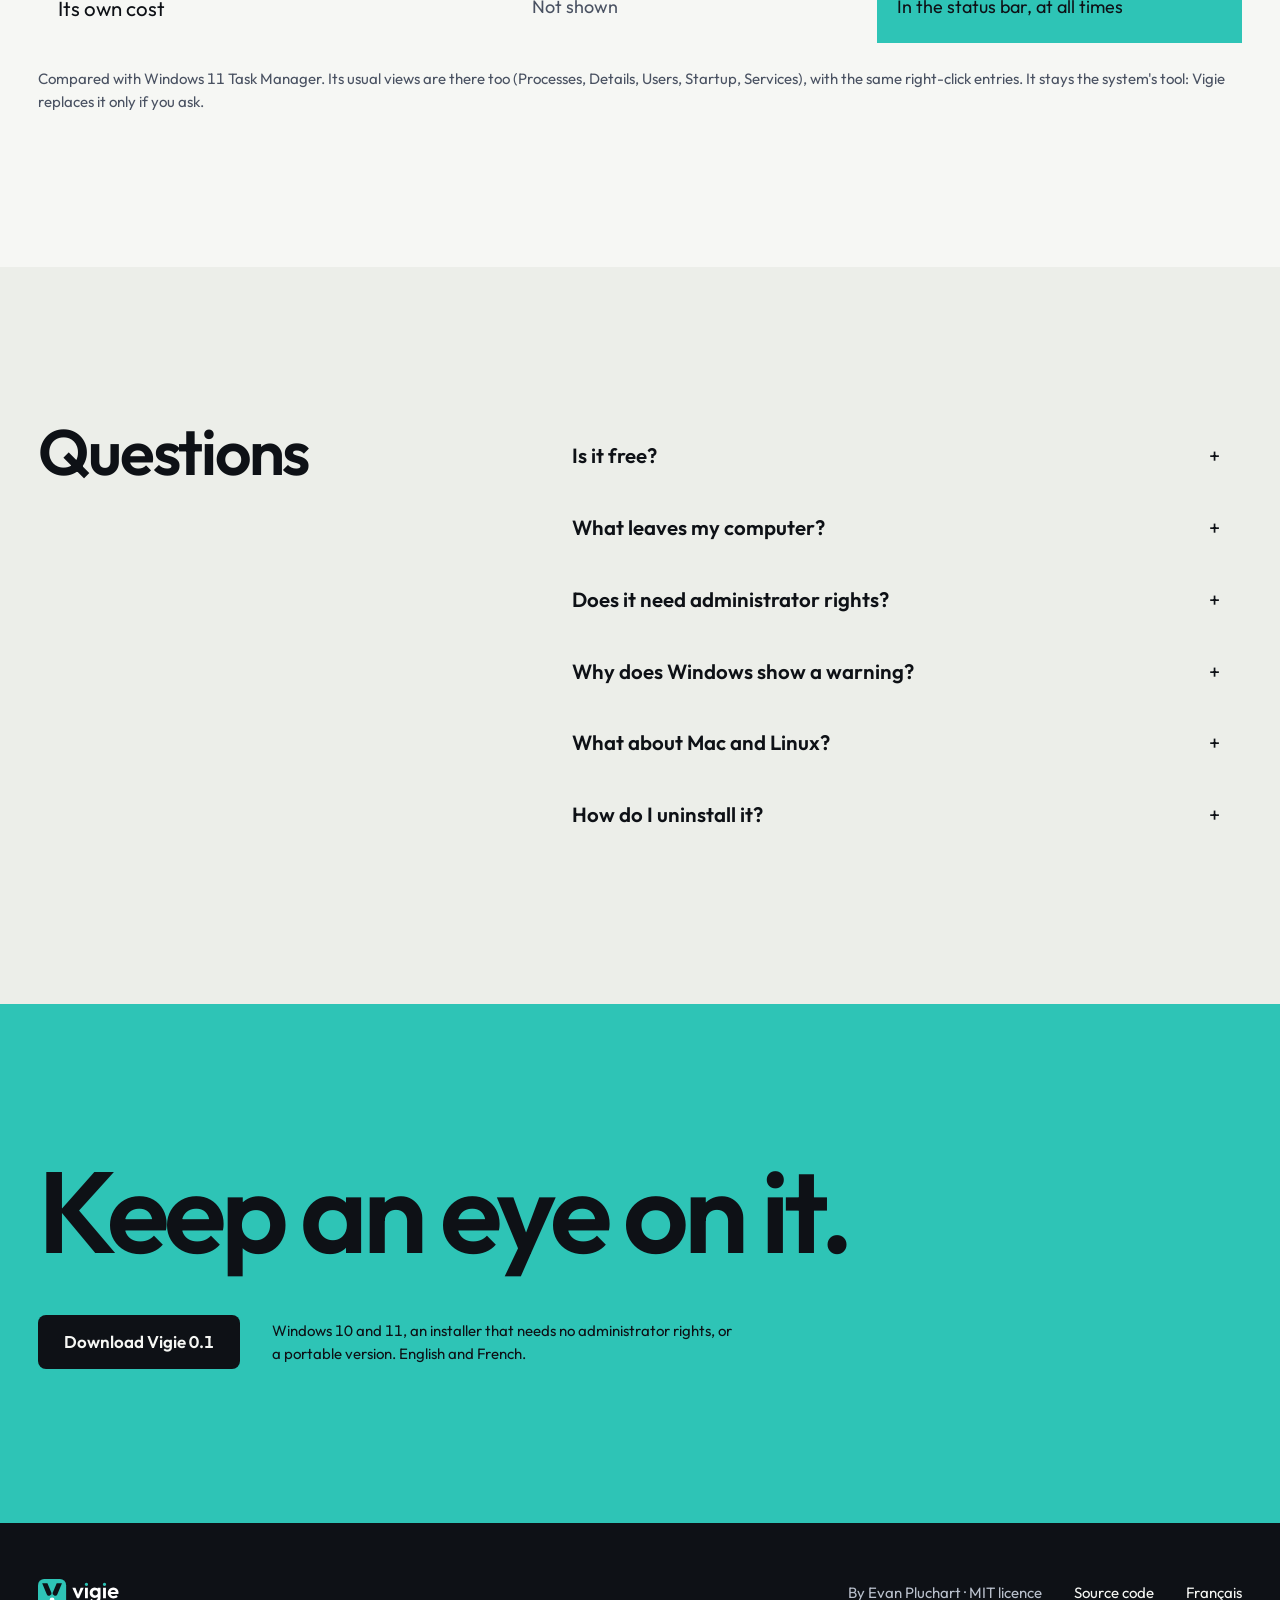
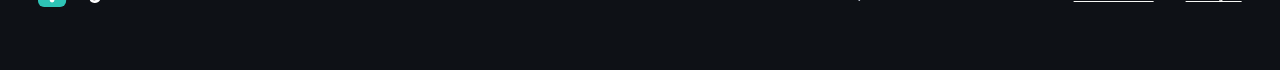
==== commit e2beb9a9: "fix: the palette lists Details and Users, and graphs hide a cut 'before Vigie started' label; site: " ====
--- a/site/en/index.html
+++ b/site/en/index.html
@@ -133,7 +133,7 @@
     <div class="frame row">
       <div class="text rise">
         <h2 id="keys-title" class="head">Ctrl+K, and the rest follows.</h2>
-        <p class="lead">A command palette, a shortcut for every view, lists you move through with the arrow keys.</p>
+        <p class="lead">A command palette, a shortcut for every view, a right-click menu everywhere, lists you move through with the arrow keys.</p>
         <p style="margin-top:22px">Startup apps, services, settings: everything is two keys away. And if you want, Ctrl+Shift+Esc opens Vigie instead of Task Manager, reversible at any time.</p>
       </div>
       <figure class="shot rise">
@@ -174,7 +174,7 @@
         <div class="tm muted" data-label="Task Manager" role="cell">Not shown</div>
         <div class="vigie" data-label="Vigie" role="cell">In the status bar, at all times</div>
       </div>
-      <p class="note rise" style="margin-top:24px">Compared with Windows 11 Task Manager. It stays the system's tool: Vigie replaces it only if you ask.</p>
+      <p class="note rise" style="margin-top:24px">Compared with Windows 11 Task Manager. Its usual views are there too (Processes, Details, Users, Startup, Services), with the same right-click entries. It stays the system's tool: Vigie replaces it only if you ask.</p>
     </div>
   </section>
 
